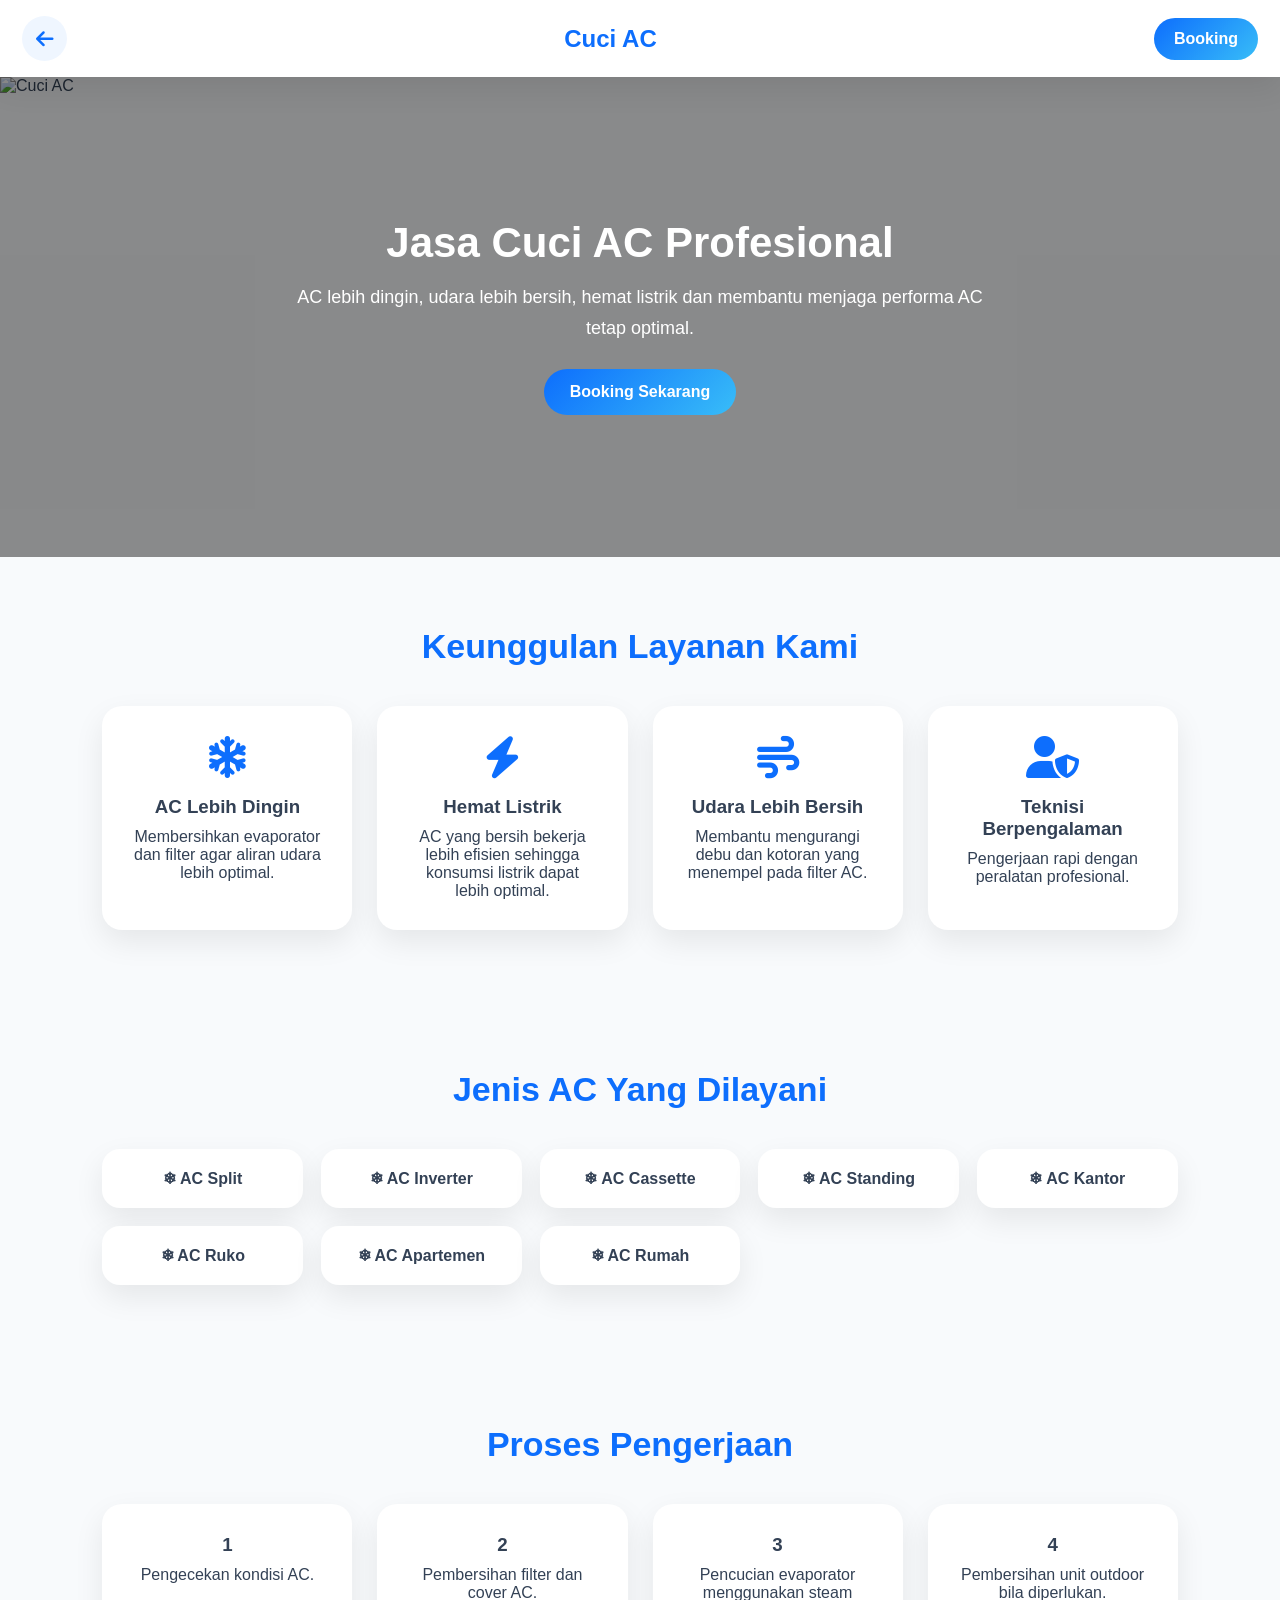
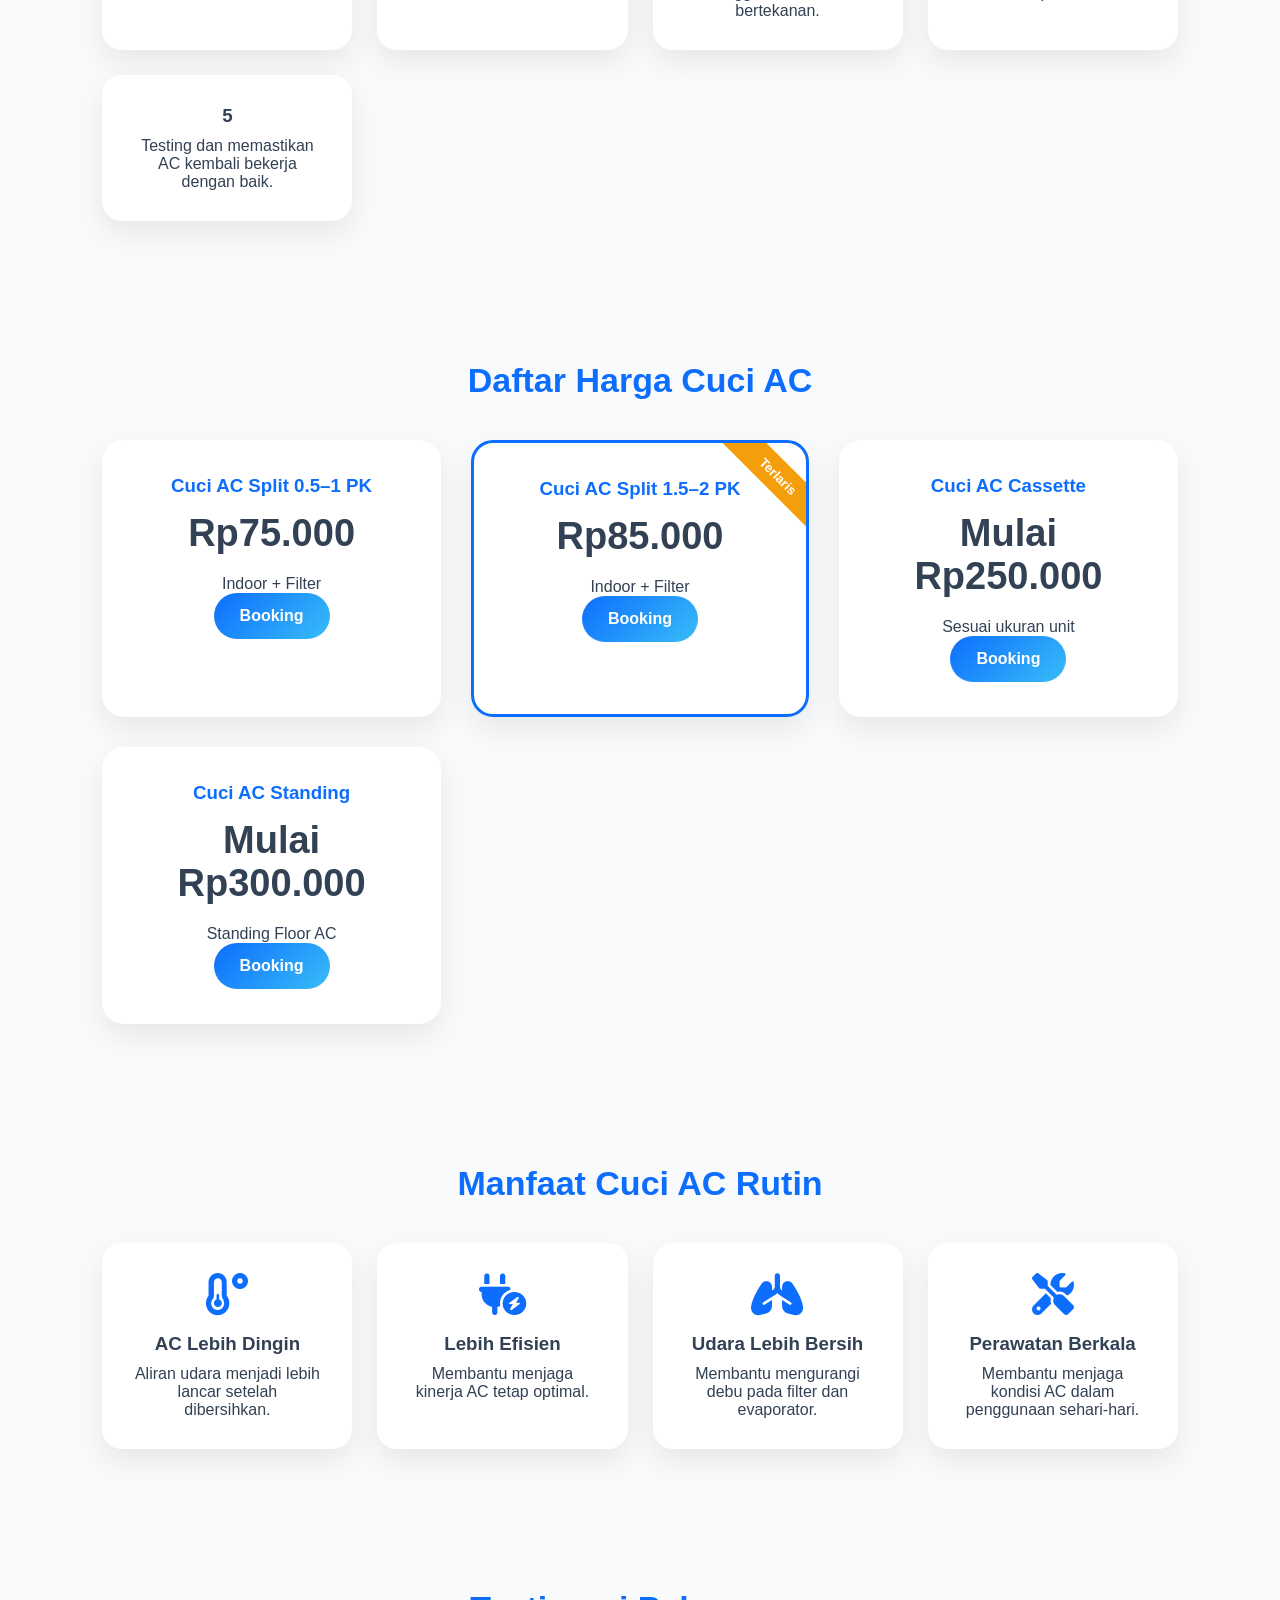
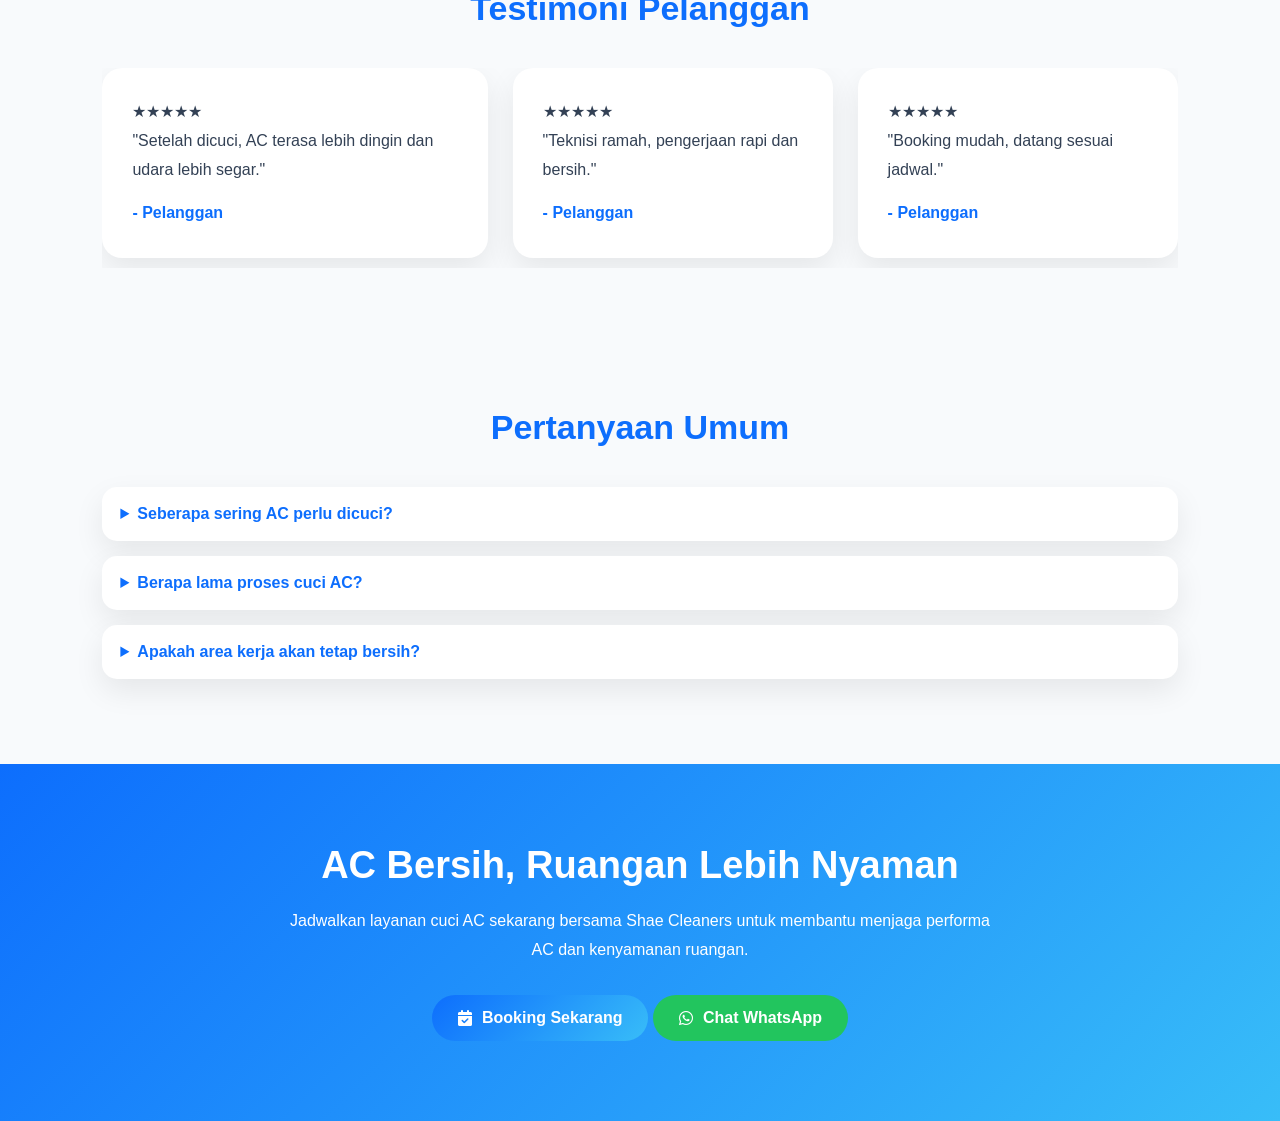
==== pages/cuci-ac.html @ 2fbffd88 "Create cuci-ac.html" ====
<!DOCTYPE html>
<html lang="id">
<head>
<meta charset="UTF-8">
<meta name="viewport" content="width=device-width, initial-scale=1.0">
<title>Cuci AC | Shae Cleaners</title>
<meta name="description"
content="Jasa cuci AC profesional Shae Cleaners. Membersihkan AC Split, Cassette dan Standing agar lebih dingin, hemat listrik, dan udara lebih bersih.">
<link rel="stylesheet"
href="https://cdnjs.cloudflare.com/ajax/libs/font-awesome/6.7.2/css/all.min.css">
<link rel="stylesheet" href="style.css">
<link rel="stylesheet" href="service.css">
<style>
/*=========================================
SERVICE PAGE
Shae Cleaners Premium
=========================================*/

:root{

--primary:#0D6EFD;
--secondary:#38BDF8;
--success:#22C55E;
--warning:#F59E0B;

--dark:#0F172A;
--text:#334155;
--bg:#F8FAFC;
--white:#FFFFFF;

--radius:22px;

--shadow:0 12px 30px rgba(0,0,0,.08);

}

*{

margin:0;
padding:0;
box-sizing:border-box;
font-family:'Poppins',sans-serif;

}

html{

scroll-behavior:smooth;

}

body{

background:var(--bg);

color:var(--text);

}

/*=========================
HEADER
=========================*/

.service-header{

position:sticky;

top:0;

z-index:999;

display:flex;

justify-content:space-between;

align-items:center;

padding:16px 22px;

background:rgba(255,255,255,.95);

backdrop-filter:blur(15px);

box-shadow:var(--shadow);

}

.service-header h2{

color:var(--primary);

font-size:24px;

}

.back{

width:45px;

height:45px;

display:flex;

justify-content:center;

align-items:center;

border-radius:50%;

background:#EFF6FF;

color:var(--primary);

text-decoration:none;

font-size:20px;

}

.order-btn{

background:linear-gradient(135deg,#0D6EFD,#38BDF8);

color:#fff;

padding:12px 20px;

border-radius:30px;

text-decoration:none;

font-weight:600;

transition:.3s;

}

.order-btn:hover{

transform:translateY(-3px);

}

/*=========================
HERO
=========================*/

.hero-service{

position:relative;

height:480px;

overflow:hidden;

}

.hero-service img{

width:100%;

height:100%;

object-fit:cover;

animation:zoomHero 12s infinite alternate;

}

.overlay{

position:absolute;

inset:0;

background:rgba(0,0,0,.45);

display:flex;

flex-direction:column;

justify-content:center;

align-items:center;

text-align:center;

padding:25px;

color:white;

}

.overlay h1{

font-size:42px;

margin-bottom:15px;

}

.overlay p{

max-width:700px;

font-size:18px;

line-height:1.7;

margin-bottom:25px;

}

/*=========================
BUTTON
=========================*/

.btn-primary,
.btn-success{

display:inline-flex;

align-items:center;

justify-content:center;

gap:10px;

padding:14px 26px;

border-radius:35px;

text-decoration:none;

font-weight:700;

transition:.3s;

}

.btn-primary{

background:linear-gradient(135deg,#0D6EFD,#38BDF8);

color:#fff;

}

.btn-success{

background:#22C55E;

color:white;

}

.btn-primary:hover,
.btn-success:hover{

transform:translateY(-5px);

box-shadow:0 12px 25px rgba(0,0,0,.15);

}

/*=========================
SECTION
=========================*/

.service-section{

padding:70px 8%;

}

.service-section h2{

text-align:center;

margin-bottom:40px;

font-size:34px;

color:var(--primary);

}

/*=========================
FEATURE
=========================*/

.feature-grid{

display:grid;

grid-template-columns:repeat(auto-fit,minmax(220px,1fr));

gap:25px;

}

.feature{

background:white;

padding:30px;

border-radius:20px;

text-align:center;

box-shadow:var(--shadow);

transition:.3s;

}

.feature:hover{

transform:translateY(-8px);

}

.feature i{

font-size:42px;

color:var(--primary);

margin-bottom:18px;

}

.feature h3{

margin-bottom:10px;

}
/*==================================
PRICE CARD
==================================*/

.price-grid{

display:grid;

grid-template-columns:repeat(auto-fit,minmax(280px,1fr));

gap:30px;

}

.price-card{

position:relative;

background:#fff;

padding:35px;

border-radius:22px;

text-align:center;

box-shadow:var(--shadow);

transition:.35s;

overflow:hidden;

}

.price-card:hover{

transform:translateY(-10px);

}

.price-card h3{

margin-bottom:15px;

color:var(--primary);

}

.price-card h1{

font-size:38px;

margin-bottom:20px;

}

.price-card ul{

list-style:none;

margin-bottom:25px;

}

.price-card ul li{

padding:8px 0;

}

.popular{

border:3px solid var(--primary);

}

.badge{

position:absolute;

top:18px;

right:-35px;

background:#F59E0B;

color:#fff;

padding:8px 40px;

transform:rotate(45deg);

font-size:13px;

font-weight:bold;

}

/*==================================
AREA GRID
==================================*/

.area-grid{

display:grid;

grid-template-columns:repeat(auto-fit,minmax(180px,1fr));

gap:18px;

}

.area-grid div{

background:#fff;

padding:20px;

border-radius:18px;

text-align:center;

font-weight:600;

box-shadow:var(--shadow);

transition:.3s;

}

.area-grid div:hover{

transform:translateY(-6px);

}

/*==================================
BEFORE AFTER
==================================*/

.before-after-slider{

display:grid;

grid-template-columns:repeat(2,1fr);

gap:25px;

}

.before-card,
.after-card{

background:#fff;

padding:15px;

border-radius:20px;

box-shadow:var(--shadow);

text-align:center;

}

.before-card img,
.after-card img{

width:100%;

height:320px;

object-fit:cover;

border-radius:16px;

transition:.5s;

}

.before-card img:hover,
.after-card img:hover{

transform:scale(1.05);

}

/*==================================
TESTIMONIAL
==================================*/

.testimonial-slider{

display:flex;

gap:25px;

overflow-x:auto;

scroll-behavior:smooth;

padding-bottom:10px;

}

.testimonial{

min-width:320px;

background:#fff;

padding:30px;

border-radius:20px;

box-shadow:var(--shadow);

line-height:1.8;

font-size:16px;

}

.testimonial strong{

display:block;

margin-top:15px;

color:var(--primary);

}

/*==================================
FAQ
==================================*/

.faq details{

background:#fff;

padding:18px;

margin-bottom:15px;

border-radius:15px;

box-shadow:var(--shadow);

}

.faq summary{

cursor:pointer;

font-weight:700;

color:var(--primary);

}

.faq p{

margin-top:15px;

line-height:1.7;

}

/*==================================
CTA
==================================*/

.service-cta{

padding:80px 20px;

text-align:center;

background:linear-gradient(135deg,#0D6EFD,#38BDF8);

color:#fff;

}

.service-cta h2{

font-size:38px;

margin-bottom:20px;

}

.service-cta p{

max-width:700px;

margin:0 auto 30px;

line-height:1.8;

}

/*==================================
FLOATING WHATSAPP
==================================*/

.floating-wa{

position:fixed;

right:25px;

bottom:25px;

width:65px;

height:65px;

border-radius:50%;

background:#25D366;

display:flex;

justify-content:center;

align-items:center;

font-size:32px;

color:#fff;

text-decoration:none;

box-shadow:0 10px 25px rgba(0,0,0,.25);

animation:pulse 2s infinite;

z-index:999;

}

/*==================================
ANIMATION
==================================*/

@keyframes zoomHero{

0%{

transform:scale(1);

}

100%{

transform:scale(1.12);

}

}

@keyframes pulse{

0%{

box-shadow:0 0 0 0 rgba(37,211,102,.5);

}

70%{

box-shadow:0 0 0 18px rgba(37,211,102,0);

}

100%{

box-shadow:0 0 0 0 rgba(37,211,102,0);

}

}

/*==================================
RESPONSIVE
==================================*/

@media(max-width:768px){

.hero-service{

height:360px;

}

.overlay h1{

font-size:30px;

}

.overlay p{

font-size:15px;

}

.before-after-slider{

grid-template-columns:1fr;

}

.service-section{

padding:50px 20px;

}

.price-grid{

grid-template-columns:1fr;

}

.area-grid{

grid-template-columns:repeat(2,1fr);

}

}

@media(max-width:480px){

.service-header{

padding:14px;

}

.service-header h2{

font-size:20px;

}

.overlay h1{

font-size:24px;

}

.overlay p{

font-size:14px;

}

.service-section h2{

font-size:26px;

}

.price-card h1{

font-size:30px;

}

.floating-wa{

width:58px;

height:58px;

font-size:28px;

right:18px;

bottom:18px;

}

}</style>
</head>
<body>
<header class="service-header">
<a href="index.html" class="back">
<i class="fa-solid fa-arrow-left"></i>
</a>
<h2>Cuci AC</h2>
<a href="pages/order.html" class="order-btn">
Booking
</a>

</header>

<!-- HERO -->

<section class="hero-service">

<img src="assets/banner/cuci-ac.png" alt="Cuci AC">

<div class="overlay">

<h1>Jasa Cuci AC Profesional</h1>

<p>

AC lebih dingin, udara lebih bersih, hemat listrik dan membantu menjaga performa AC tetap optimal.

</p>

<a href="pages/order.html" class="btn-primary">

Booking Sekarang

</a>

</div>

</section>

<!-- KEUNGGULAN -->

<section class="service-section">

<h2>Keunggulan Layanan Kami</h2>

<div class="feature-grid">

<div class="feature">

<i class="fa-solid fa-snowflake"></i>

<h3>AC Lebih Dingin</h3>

<p>Membersihkan evaporator dan filter agar aliran udara lebih optimal.</p>

</div>

<div class="feature">

<i class="fa-solid fa-bolt"></i>

<h3>Hemat Listrik</h3>

<p>AC yang bersih bekerja lebih efisien sehingga konsumsi listrik dapat lebih optimal.</p>

</div>

<div class="feature">

<i class="fa-solid fa-wind"></i>

<h3>Udara Lebih Bersih</h3>

<p>Membantu mengurangi debu dan kotoran yang menempel pada filter AC.</p>

</div>

<div class="feature">

<i class="fa-solid fa-user-shield"></i>

<h3>Teknisi Berpengalaman</h3>

<p>Pengerjaan rapi dengan peralatan profesional.</p>

</div>

</div>

</section>

<!-- LAYANAN -->

<section class="service-section">

<h2>Jenis AC Yang Dilayani</h2>

<div class="area-grid">

<div>❄ AC Split</div>

<div>❄ AC Inverter</div>

<div>❄ AC Cassette</div>

<div>❄ AC Standing</div>

<div>❄ AC Kantor</div>

<div>❄ AC Ruko</div>

<div>❄ AC Apartemen</div>

<div>❄ AC Rumah</div>

</div>

</section>

<!-- PROSES -->

<section class="service-section">

<h2>Proses Pengerjaan</h2>

<div class="feature-grid">

<div class="feature">

<h3>1</h3>

<p>Pengecekan kondisi AC.</p>

</div>

<div class="feature">

<h3>2</h3>

<p>Pembersihan filter dan cover AC.</p>

</div>

<div class="feature">

<h3>3</h3>

<p>Pencucian evaporator menggunakan steam bertekanan.</p>

</div>

<div class="feature">

<h3>4</h3>

<p>Pembersihan unit outdoor bila diperlukan.</p>

</div>

<div class="feature">

<h3>5</h3>

<p>Testing dan memastikan AC kembali bekerja dengan baik.</p>

</div>

</div>

</section>
<!-- ================= DAFTAR HARGA ================= -->

<section class="service-section">

<h2>Daftar Harga Cuci AC</h2>

<div class="price-grid">

<div class="price-card">

<h3>Cuci AC Split 0.5–1 PK</h3>

<h1>Rp75.000</h1>

<p>Indoor + Filter</p>

<a href="pages/order.html?service=cuci-ac"
class="btn-primary">

Booking

</a>

</div>

<div class="price-card popular">

<span class="badge">Terlaris</span>

<h3>Cuci AC Split 1.5–2 PK</h3>

<h1>Rp85.000</h1>

<p>Indoor + Filter</p>

<a href="/pages/order.html?service=cuci-ac"
class="btn-primary">

Booking

</a>

</div>

<div class="price-card">

<h3>Cuci AC Cassette</h3>

<h1>Mulai Rp250.000</h1>

<p>Sesuai ukuran unit</p>

<a href="pages/order.html?service=cuci-ac"
class="btn-primary">

Booking

</a>

</div>

<div class="price-card">

<h3>Cuci AC Standing</h3>

<h1>Mulai Rp300.000</h1>

<p>Standing Floor AC</p>

<a href="pages/order.html?service=cuci-ac"
class="btn-primary">

Booking

</a>

</div>

</div>

</section>

<!-- ================= MANFAAT ================= -->

<section class="service-section">

<h2>Manfaat Cuci AC Rutin</h2>

<div class="feature-grid">

<div class="feature">

<i class="fa-solid fa-temperature-low"></i>

<h3>AC Lebih Dingin</h3>

<p>Aliran udara menjadi lebih lancar setelah dibersihkan.</p>

</div>

<div class="feature">

<i class="fa-solid fa-plug-circle-bolt"></i>

<h3>Lebih Efisien</h3>

<p>Membantu menjaga kinerja AC tetap optimal.</p>

</div>

<div class="feature">

<i class="fa-solid fa-lungs"></i>

<h3>Udara Lebih Bersih</h3>

<p>Membantu mengurangi debu pada filter dan evaporator.</p>

</div>

<div class="feature">

<i class="fa-solid fa-screwdriver-wrench"></i>

<h3>Perawatan Berkala</h3>

<p>Membantu menjaga kondisi AC dalam penggunaan sehari-hari.</p>

</div>

</div>

</section>

<!-- ================= TESTIMONI ================= -->

<section class="service-section">

<h2>Testimoni Pelanggan</h2>

<div class="testimonial-slider">

<div class="testimonial">

★★★★★

<p>

"Setelah dicuci, AC terasa lebih dingin dan udara lebih segar."

</p>

<strong>- Pelanggan</strong>

</div>

<div class="testimonial">

★★★★★

<p>

"Teknisi ramah, pengerjaan rapi dan bersih."

</p>

<strong>- Pelanggan</strong>

</div>

<div class="testimonial">

★★★★★

<p>

"Booking mudah, datang sesuai jadwal."

</p>

<strong>- Pelanggan</strong>

</div>

</div>

</section>

<!-- ================= FAQ ================= -->

<section class="service-section">

<h2>Pertanyaan Umum</h2>

<div class="faq">

<details>

<summary>Seberapa sering AC perlu dicuci?</summary>

<p>Umumnya setiap 3–6 bulan, tergantung intensitas penggunaan dan kondisi lingkungan.</p>

</details>

<details>

<summary>Berapa lama proses cuci AC?</summary>

<p>Rata-rata sekitar 30–60 menit per unit, tergantung jenis dan kondisi AC.</p>

</details>

<details>

<summary>Apakah area kerja akan tetap bersih?</summary>

<p>Ya, teknisi menggunakan penutup khusus agar air dan kotoran tidak menyebar ke ruangan.</p>

</details>

</div>

</section>

<!-- ================= CTA ================= -->

<section class="service-cta">

<h2>AC Bersih, Ruangan Lebih Nyaman</h2>

<p>

Jadwalkan layanan cuci AC sekarang bersama Shae Cleaners untuk membantu menjaga performa AC dan kenyamanan ruangan.

</p>

<a href="pages/order.html?service=cuci-ac"
class="btn-primary">

<i class="fa-solid fa-calendar-check"></i>

Booking Sekarang

</a>

<a href="https://wa.me/message/MJ7SUIASE3DYN1"
class="btn-success">

<i class="fa-brands fa-whatsapp"></i>

Chat WhatsApp

</a>

</section>
<script src="app.js"></script>
</body>
</html>
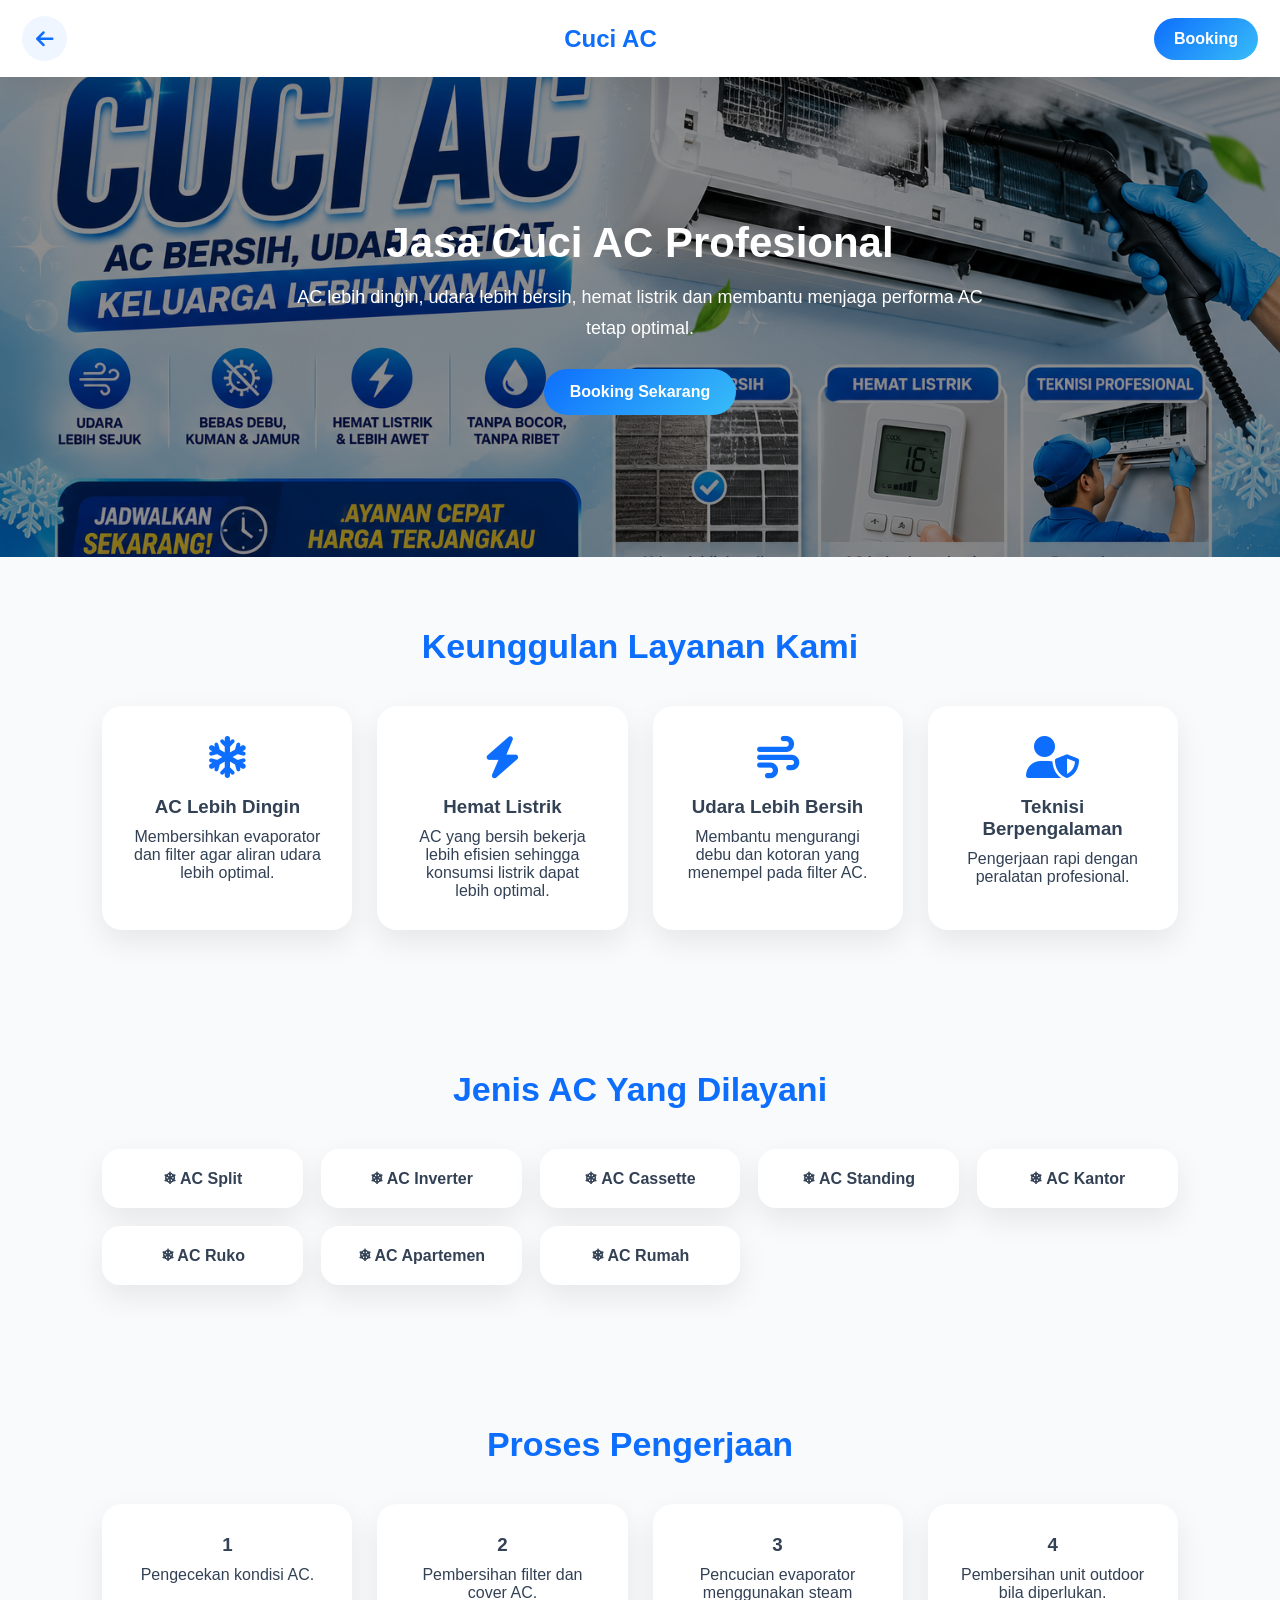
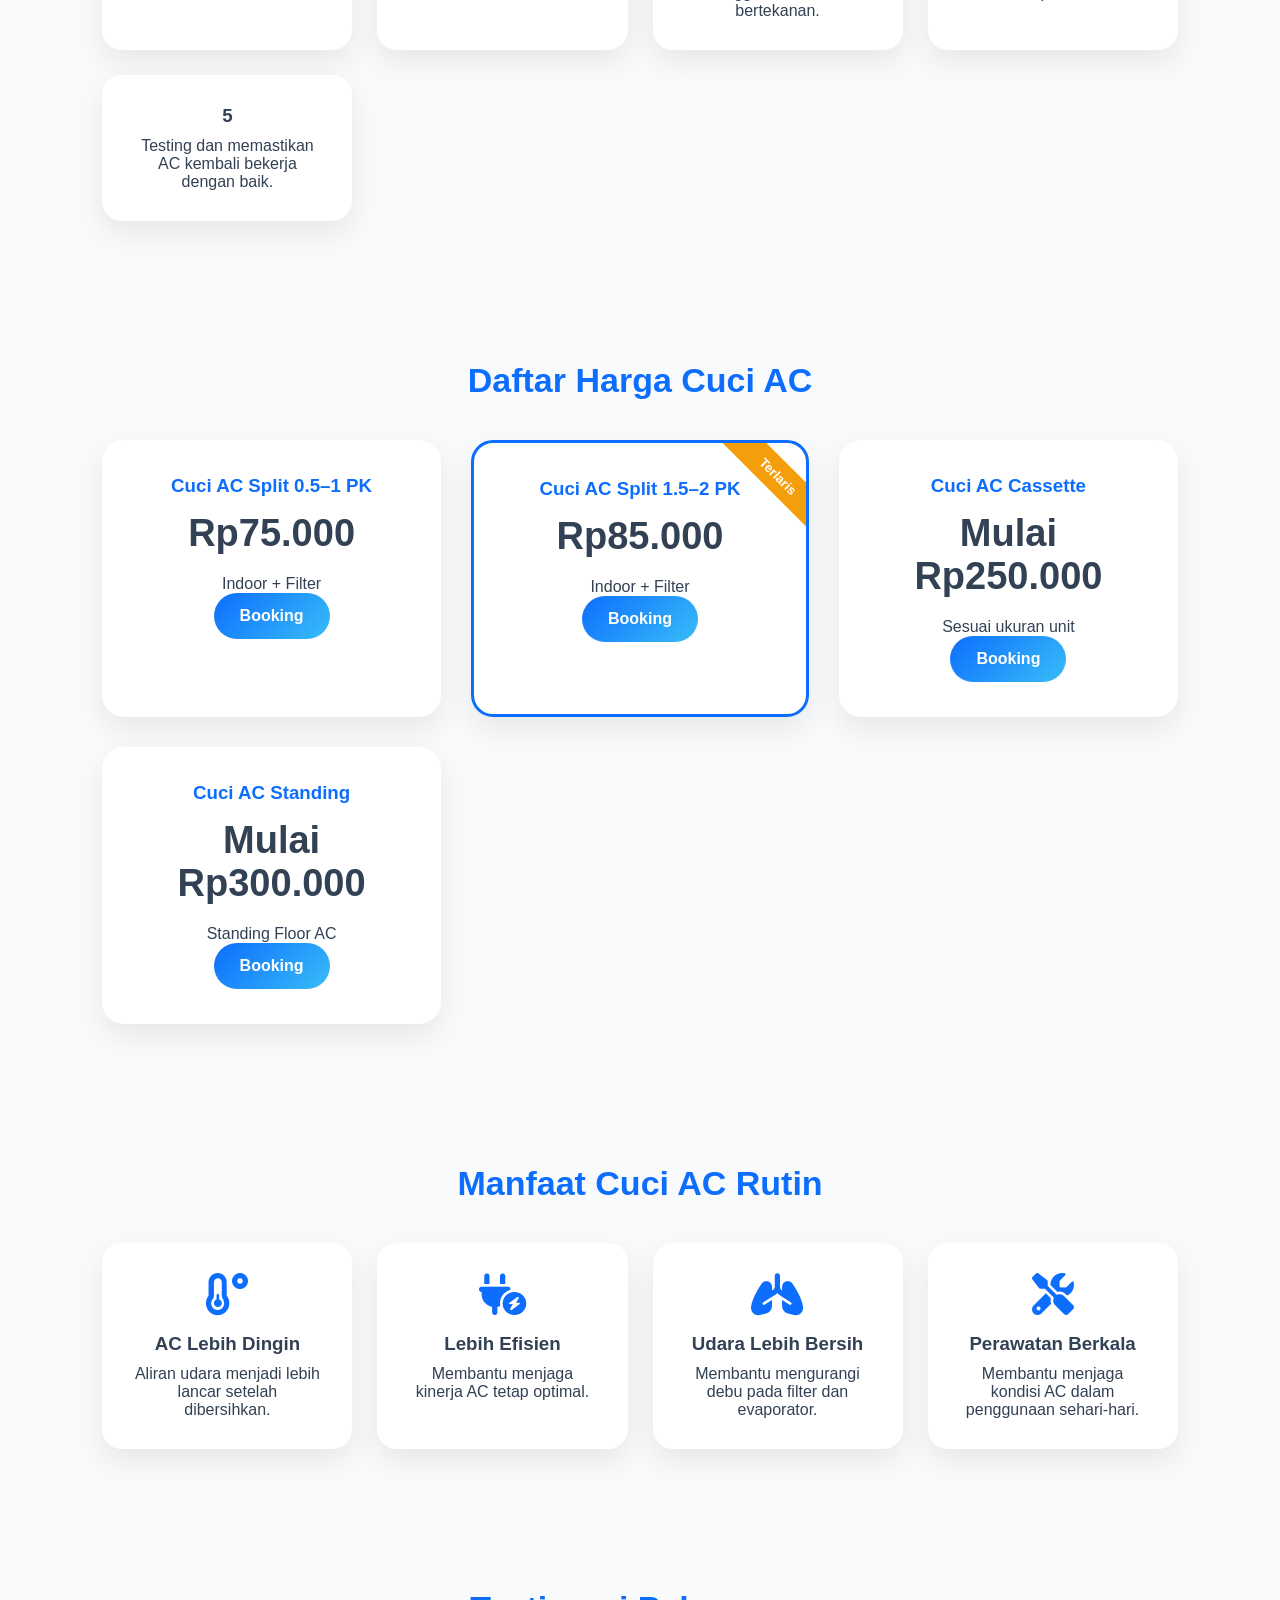
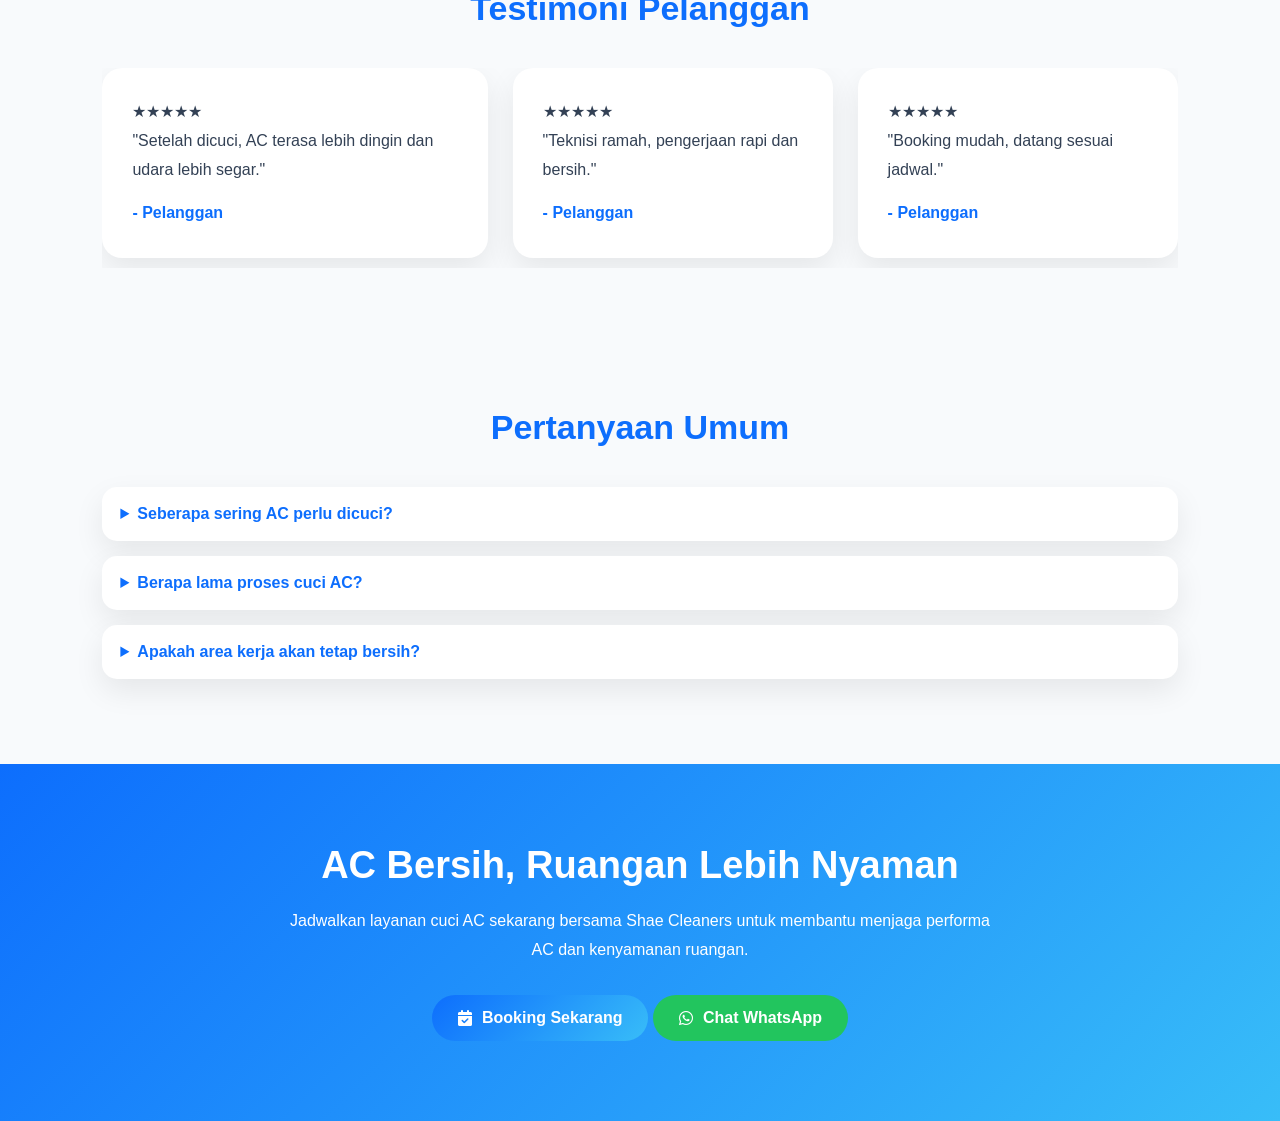
==== commit c477e7d1: "Update cuci-ac.html" ====
--- a/pages/cuci-ac.html
+++ b/pages/cuci-ac.html
@@ -831,7 +831,7 @@
 <i class="fa-solid fa-arrow-left"></i>
 </a>
 <h2>Cuci AC</h2>
-<a href="pages/order.html" class="order-btn">
+<a href="/pages/order.html" class="order-btn">
 Booking
 </a>
 
@@ -841,7 +841,7 @@
 
 <section class="hero-service">
 
-<img src="assets/banner/cuci-ac.png" alt="Cuci AC">
+<img src="/assets/banner/cuci-ac.png" alt="Cuci AC">
 
 <div class="overlay">
 
@@ -853,7 +853,7 @@
 
 </p>
 
-<a href="pages/order.html" class="btn-primary">
+<a href="/pages/order.html" class="btn-primary">
 
 Booking Sekarang
 
@@ -1010,25 +1010,6 @@
 
 <p>Indoor + Filter</p>
 
-<a href="pages/order.html?service=cuci-ac"
-class="btn-primary">
-
-Booking
-
-</a>
-
-</div>
-
-<div class="price-card popular">
-
-<span class="badge">Terlaris</span>
-
-<h3>Cuci AC Split 1.5–2 PK</h3>
-
-<h1>Rp85.000</h1>
-
-<p>Indoor + Filter</p>
-
 <a href="/pages/order.html?service=cuci-ac"
 class="btn-primary">
 
@@ -1038,6 +1019,25 @@
 
 </div>
 
+<div class="price-card popular">
+
+<span class="badge">Terlaris</span>
+
+<h3>Cuci AC Split 1.5–2 PK</h3>
+
+<h1>Rp85.000</h1>
+
+<p>Indoor + Filter</p>
+
+<a href="/pages/order.html?service=cuci-ac"
+class="btn-primary">
+
+Booking
+
+</a>
+
+</div>
+
 <div class="price-card">
 
 <h3>Cuci AC Cassette</h3>
@@ -1046,7 +1046,7 @@
 
 <p>Sesuai ukuran unit</p>
 
-<a href="pages/order.html?service=cuci-ac"
+<a href="/pages/order.html?service=cuci-ac"
 class="btn-primary">
 
 Booking
@@ -1063,7 +1063,7 @@
 
 <p>Standing Floor AC</p>
 
-<a href="pages/order.html?service=cuci-ac"
+<a href="/pages/order.html?service=cuci-ac"
 class="btn-primary">
 
 Booking
@@ -1230,7 +1230,7 @@
 
 </p>
 
-<a href="pages/order.html?service=cuci-ac"
+<a href="/pages/order.html?service=cuci-ac"
 class="btn-primary">
 
 <i class="fa-solid fa-calendar-check"></i>
